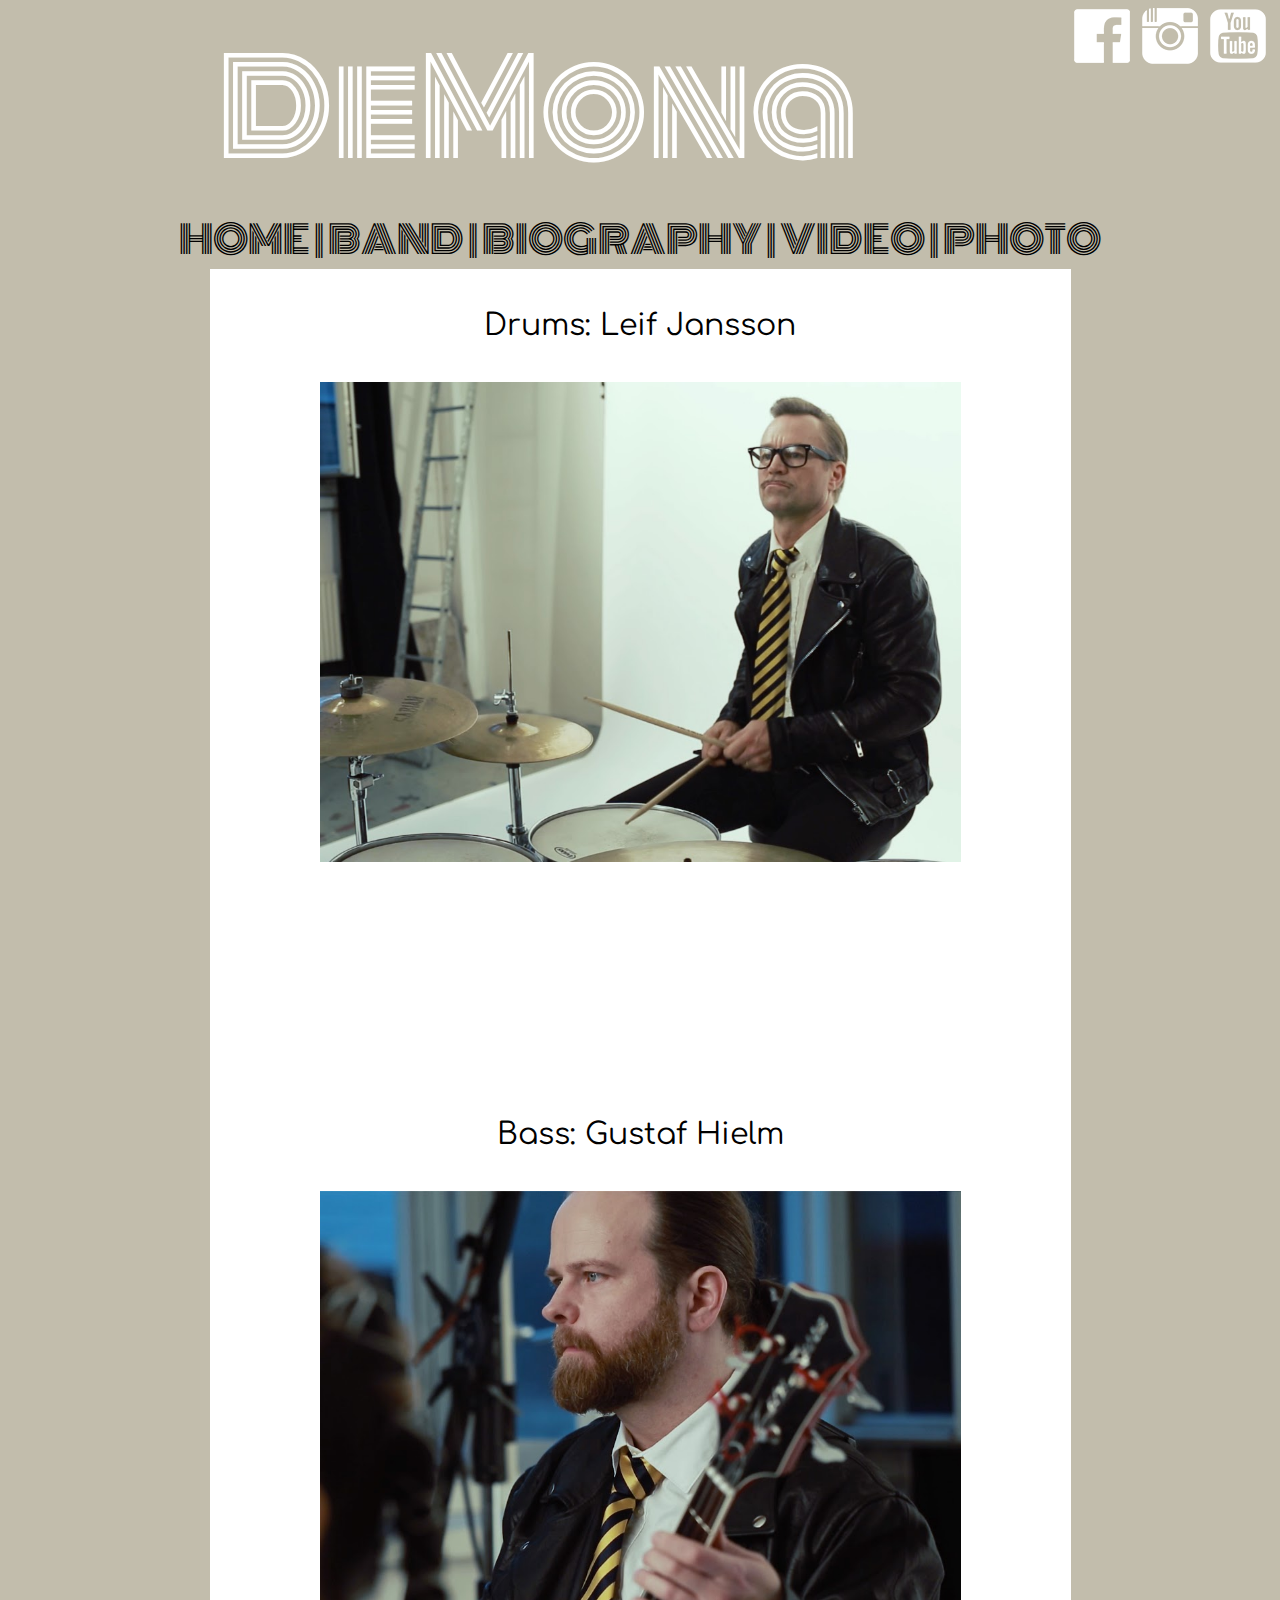
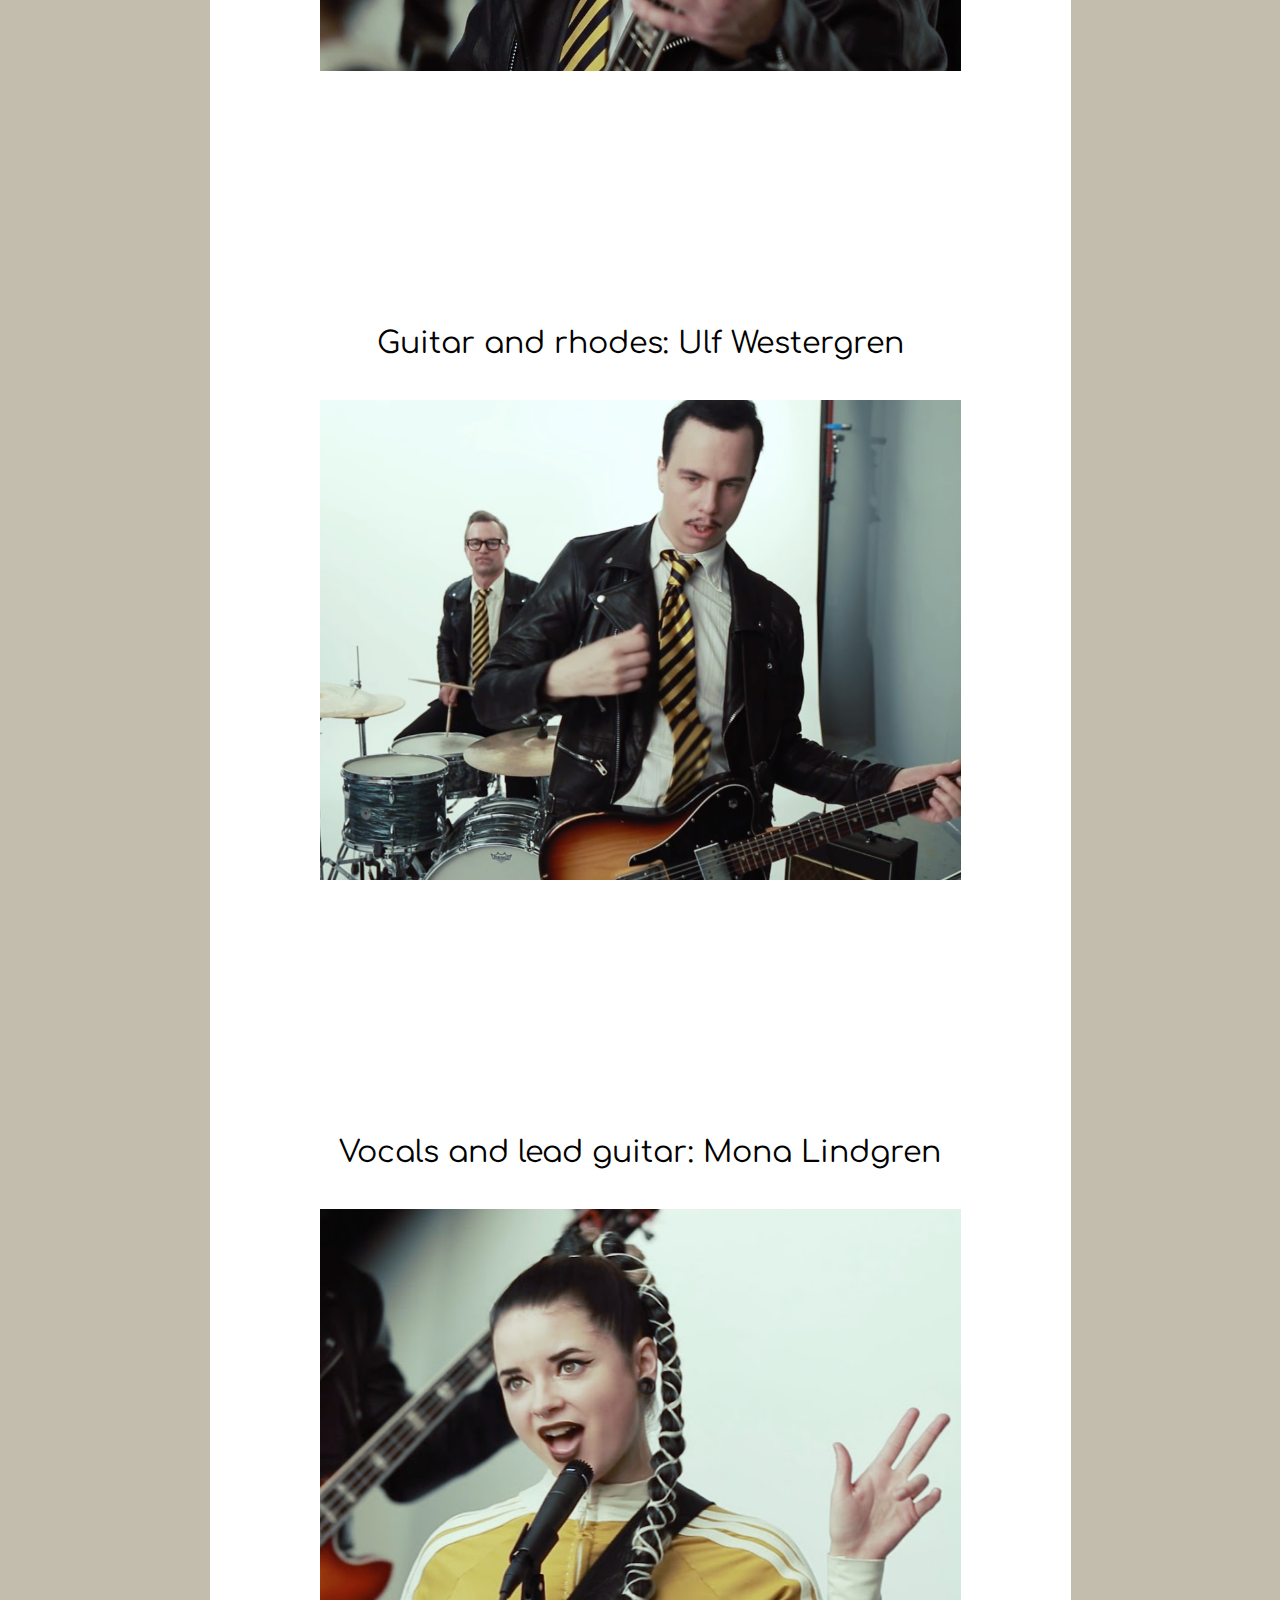
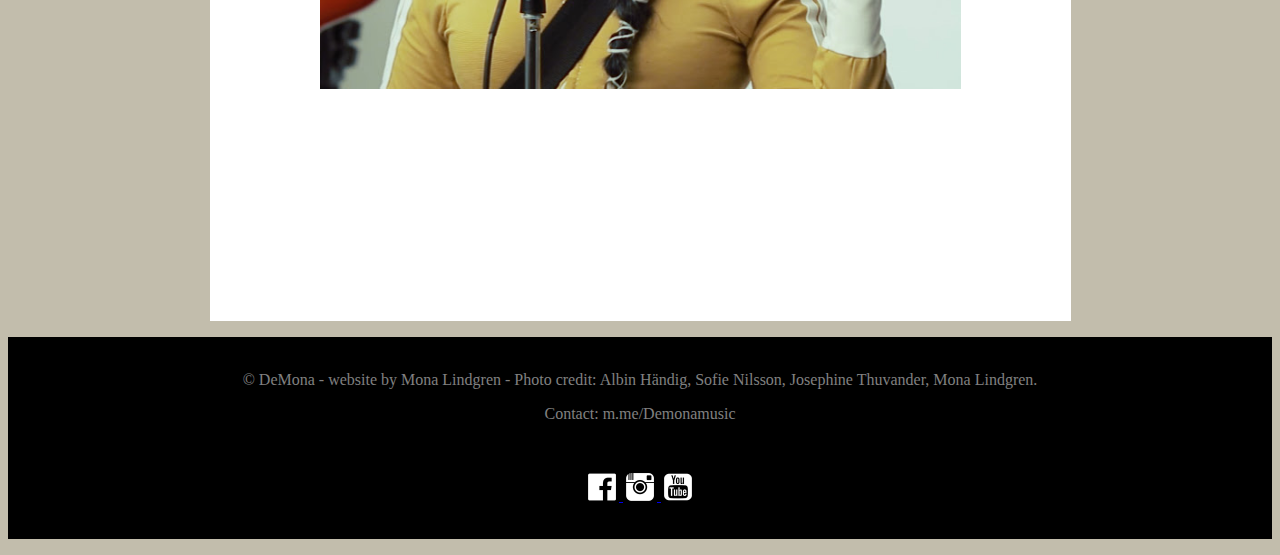
==== band.html @ b33a043e "initial commit" ====
<html>
<head>
    <meta charset="UTF-8">
        <title>   
         DeMona
        </title>
    <meta name="description" content="This is the official Webpage of DeMona">
    <link rel="stylesheet" type="text/css" href="./style.css">
    <link href="https://fonts.googleapis.com/css?family=Monoton" rel="stylesheet">
    <link href="https://fonts.googleapis.com/css?family=Muli" rel="stylesheet">
    <link href="https://fonts.googleapis.com/css?family=Comfortaa" rel="stylesheet">



<body style="background-color: #c2bdac;">
<style type="text/css">
.bgimg {
    background-image: url('./backgroundEdit3.jpg');
    background-repeat: no-repeat;
}
</style>

<div class="social" style="float:right;">
          <div class="social-icon" style="float:left">
          <a target="_blank" href="https://www.facebook.com/Demonamusic/">
            <img src="./facebook.png" alt="facebook" id="facebook"
            onmouseover="changeFBpic()" onmouseout="resetFBpic()">
          </a>
        </div>
  <div class="social-icon" style="float:left" >
          <a target="_blank" href="https://www.instagram.com/demonaofficial">
            <img src="./instagram.png" alt="instagram" id="instagram"
            onmouseover="changeIGpic()" onmouseout="resetIGpic()">
          </a>
        </div>
              
          <div class="social-icon" style="float:left">
          <a target="_blank" href="https://www.youtube.com/channel/UCM4PhFk0axxcZJnYsh3eTHw">
            <img src="./youtube.png" alt="youtube" id="youtube"
            onmouseover="changeYTpic()" onmouseout="resetYTpic()">
          </a>
        </div>
              
         </div>


<div class="wrapper" style="text-align:center;">
  <div style="vertical-align:middle; font-family: 'Monoton', cursive; color:white;
  font-size:130;">
      DeMona
  </div>
  <nav style="vertical-align:middle;">
<a href="./index.html" style="font-family: 'Monoton', cursive; color:black; text-decoration: none; font-size:38;" >HOME  |</a>
<a href="./band.html" style="font-family: 'Monoton', cursive; color:black; text-decoration: none; font-size:38;">BAND  |</a>
<a href="./bio.html" style="font-family: 'Monoton', cursive; color:black; text-decoration: none; font-size:38;">BIOGRAPHY  |</a>
<a href="./video.html" style="font-family: 'Monoton', cursive; color:black; text-decoration: none; font-size:38;" >VIDEO  |</a>
<a href="./photos.html" style="font-family: 'Monoton', cursive; color:black; text-decoration: none; font-size:38;">PHOTO</a>
</nav>
</div>
<div style="background-color: #c2bdac; text-align:center;">
  <div class="news" style="background-color:white; display:inline-block;">
    <!-- Leif-->
    <div>
      <div style="margin-top:40px;">
      <span style="font-family: 'Comfortaa', cursive; font-size: 30; margin-top:80px;">Drums: Leif Jansson</span>
    </div>
      <div style="vertical-align:middle; margin-left:110px; margin-right:110; margin-top:40px;">
      <img src="./images/leif.jpg" style="height:480px; width:641px;">
      </div>
      <div style="vertical-align:middle; margin-left:110px; margin-top:6px;">
        <p style="vertical-align:middle; height:200px; width:641px;"></p>
    </div>
    </div>

    <!-- Gustaf -->
    <div>
      <div style="margin-top:40px;">
      <span style="font-family: 'Comfortaa', cursive; font-size: 30; margin-top:80px;">Bass: Gustaf Hielm</span>
    </div>
      <div style="vertical-align:middle; margin-left:110px; margin-right:110; margin-top:40px;">
      <img src="./images/gustaf.jpg" style="height:480px; width:641px;">
      </div>
      <div style="vertical-align:middle; margin-left:110px; margin-top:6px;">
        <p style="vertical-align:middle; height:200px; width:641px;"></p>
    </div>
    </div>

    <!-- Ulf-->
    <div>
      <div style="margin-top:40px;">
      <span style="font-family: 'Comfortaa', cursive; font-size: 30; margin-top:80px;">Guitar and rhodes: Ulf Westergren</span>
    </div>
      <div style="vertical-align:middle; margin-left:110px; margin-right:110; margin-top:40px;">
      <img src="./images/ulf.jpg" style="height:480px; width:641px;">
      </div>
      <div style="vertical-align:middle; margin-left:110px; margin-top:6px;">
        <p style="vertical-align:middle; height:200px; width:641px;"></p>
    </div>
    </div>

    <!-- Mona -->
    <div>
      <div style="margin-top:40px;">
      <span style="font-family: 'Comfortaa', cursive; font-size: 30; margin-top:80px;">Vocals and lead guitar: Mona Lindgren</span>
    </div>
      <div style="vertical-align:middle; margin-left:110px; margin-right:110; margin-top:40px;">
      <img src="./images/mona.jpg" style="height:480px; width:641px;">
      </div>
      <div style="vertical-align:middle; margin-left:110px; margin-top:6px;">
        <p style="vertical-align:middle; height:200px; width:641px;"></p>
    </div>
    </div>


  </div>
</div>

<!-- Footer -->
<div class="footer">
  <div></div>
  <p style="color:black;">.</p>
  <p style="color:grey;">&copy DeMona - website by Mona Lindgren - Photo credit: Albin Händig, Sofie Nilsson, Josephine Thuvander, Mona Lindgren.</p>
  <p style="color:grey;">Contact: m.me/Demonamusic</p>
  <p style="color:black;">.</p>
  <a target="_blank" href="https://www.facebook.com/Demonamusic/">
            <img src="./facebook.png" alt="facebook" id="facebook" style="width:34px; height:28px;">
  </a>
  <a target="_blank" href="https://www.instagram.com/demonaofficial">
            <img src="./instagram.png" alt="instagram" id="instagram" style="width:34px; height:28px;">
  </a>
              
  <a target="_blank" href="https://www.youtube.com/channel/UCM4PhFk0axxcZJnYsh3eTHw">
  <img src="./youtube.png" alt="youtube" id="youtube" style="width:34px; height:28px;">
  </a>
  <p style="color:black;">.</p>
</div>

<script>
function changeFBpic(){
  document.getElementById("facebook").src = "./facebook-hover.png";
}
function resetFBpic(){
  document.getElementById("facebook").src = "./facebook.png";
}
function changeYTpic(){
  document.getElementById("youtube").src = "./youtube-hover.png";
}
function resetYTpic(){
  document.getElementById("youtube").src = "./youtube.png";
}
function changeIGpic(){
  document.getElementById("instagram").src = "./instagram-hover.png";
}
function resetIGpic(){
  document.getElementById("instagram").src = "./instagram.png";
}
</script>
</body>
</html>
---- style.css ----
.footer {
   left: 0;
   bottom: 0;
   width: 100%;
   background-color: black;
   color: white;
   text-align: center;
}

.universal-inline-block {
  display: inline-block;
  zoom: 1;
  *display: inline;
}
.social-icons {
  text-align: center;
  font-family: "Open Sans";
  font-weight: 300;
  font-size: 1.5em;
  color: #448aaf;
}
.social-icons h1 {
  margin: 40px 0;
}
.social-icons ul {
  list-style: none;
  margin: 0;
  padding: 0;
}
.social-icons ul li {
  display: inline-block;
  zoom: 1;
  *display: inline;
  vertical-align: middle;
}
.social-icons ul li a {
  display: block;
  font-size: 1.4em;
  margin: 0 5px;
  text-decoration: none;
}
.social-icons ul li a i {
  color: #448aaf;
  -webkit-transition: all 0.2s ease-in;
  -moz-transition: all 0.2s ease-in;
  -o-transition: all 0.2s ease-in;
  -ms-transition: all 0.2s ease-in;
  transition: all 0.2s ease-in;
}
.social-icons ul li a:hover i {
  color: #275066;
}
.social-icons ul li a:focus i,
.social-icons ul li a:active i {
  transition: none;
  color: #0b161c;
}
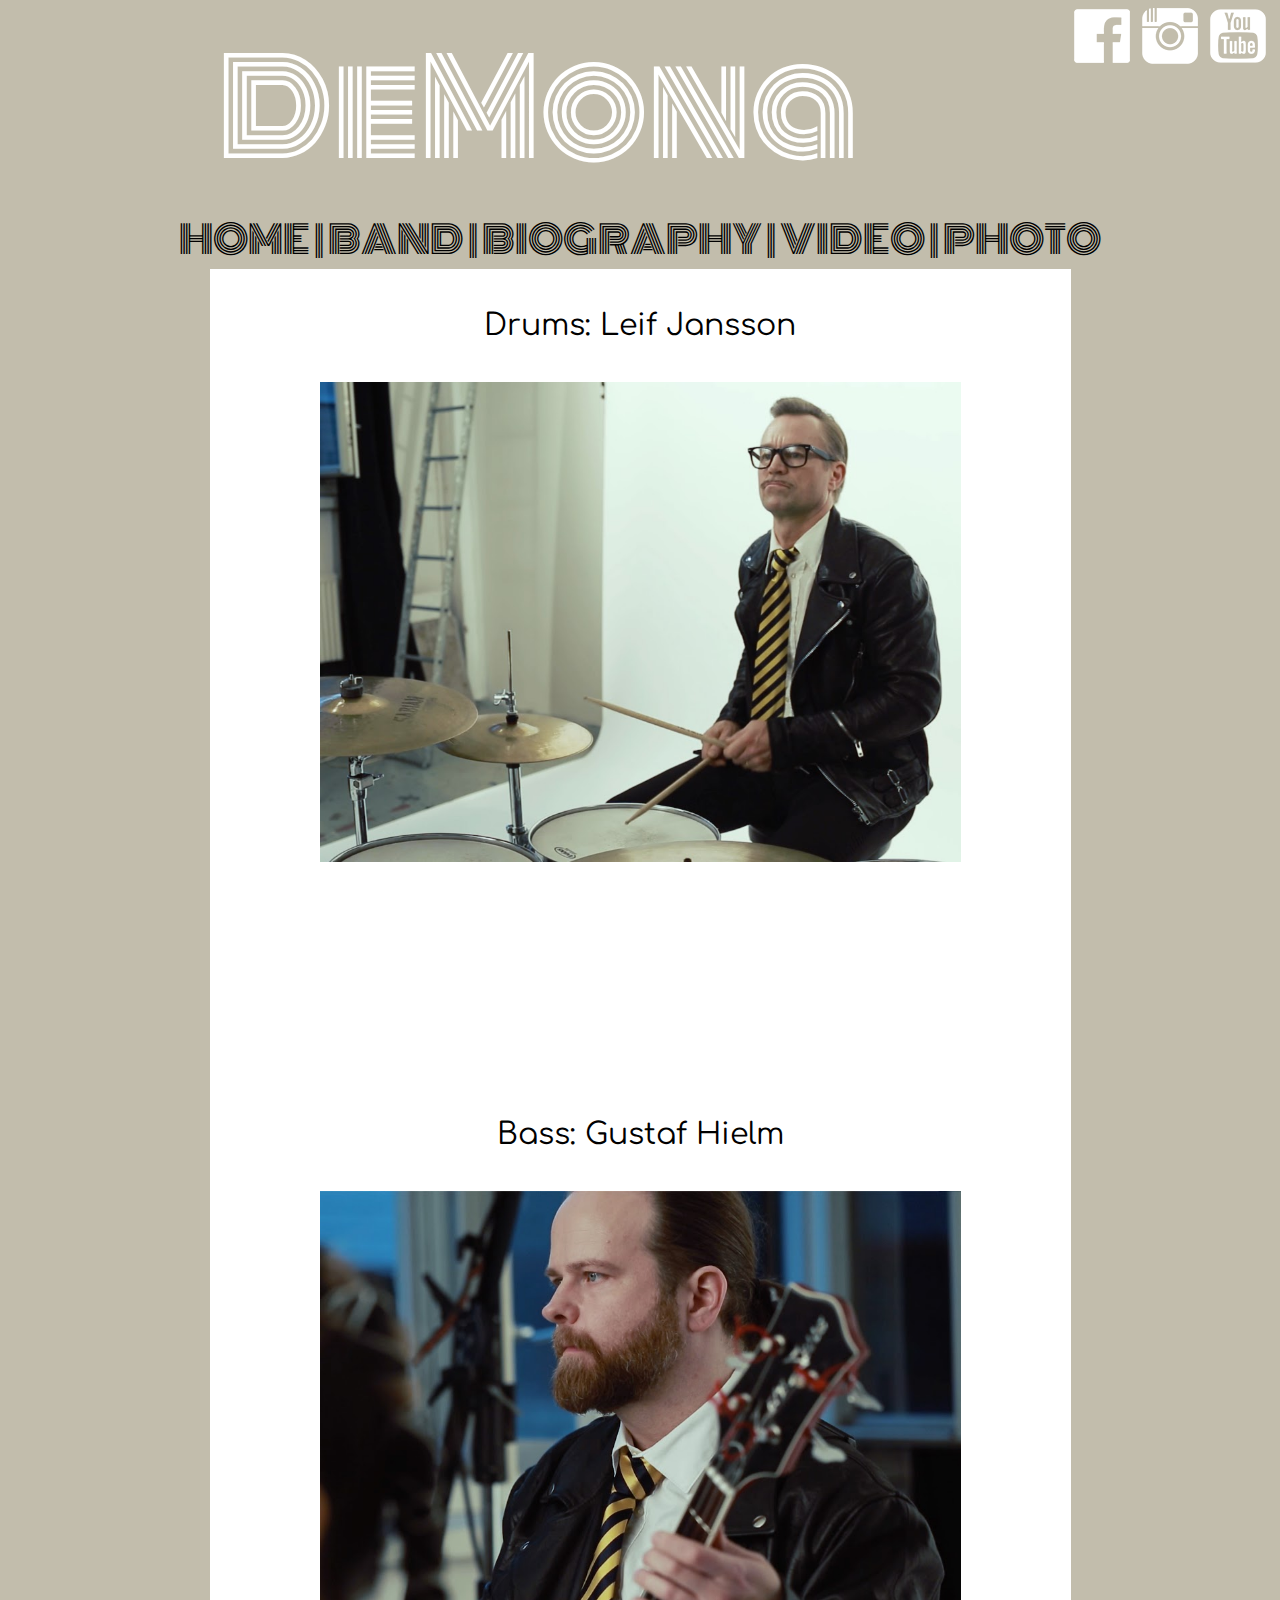
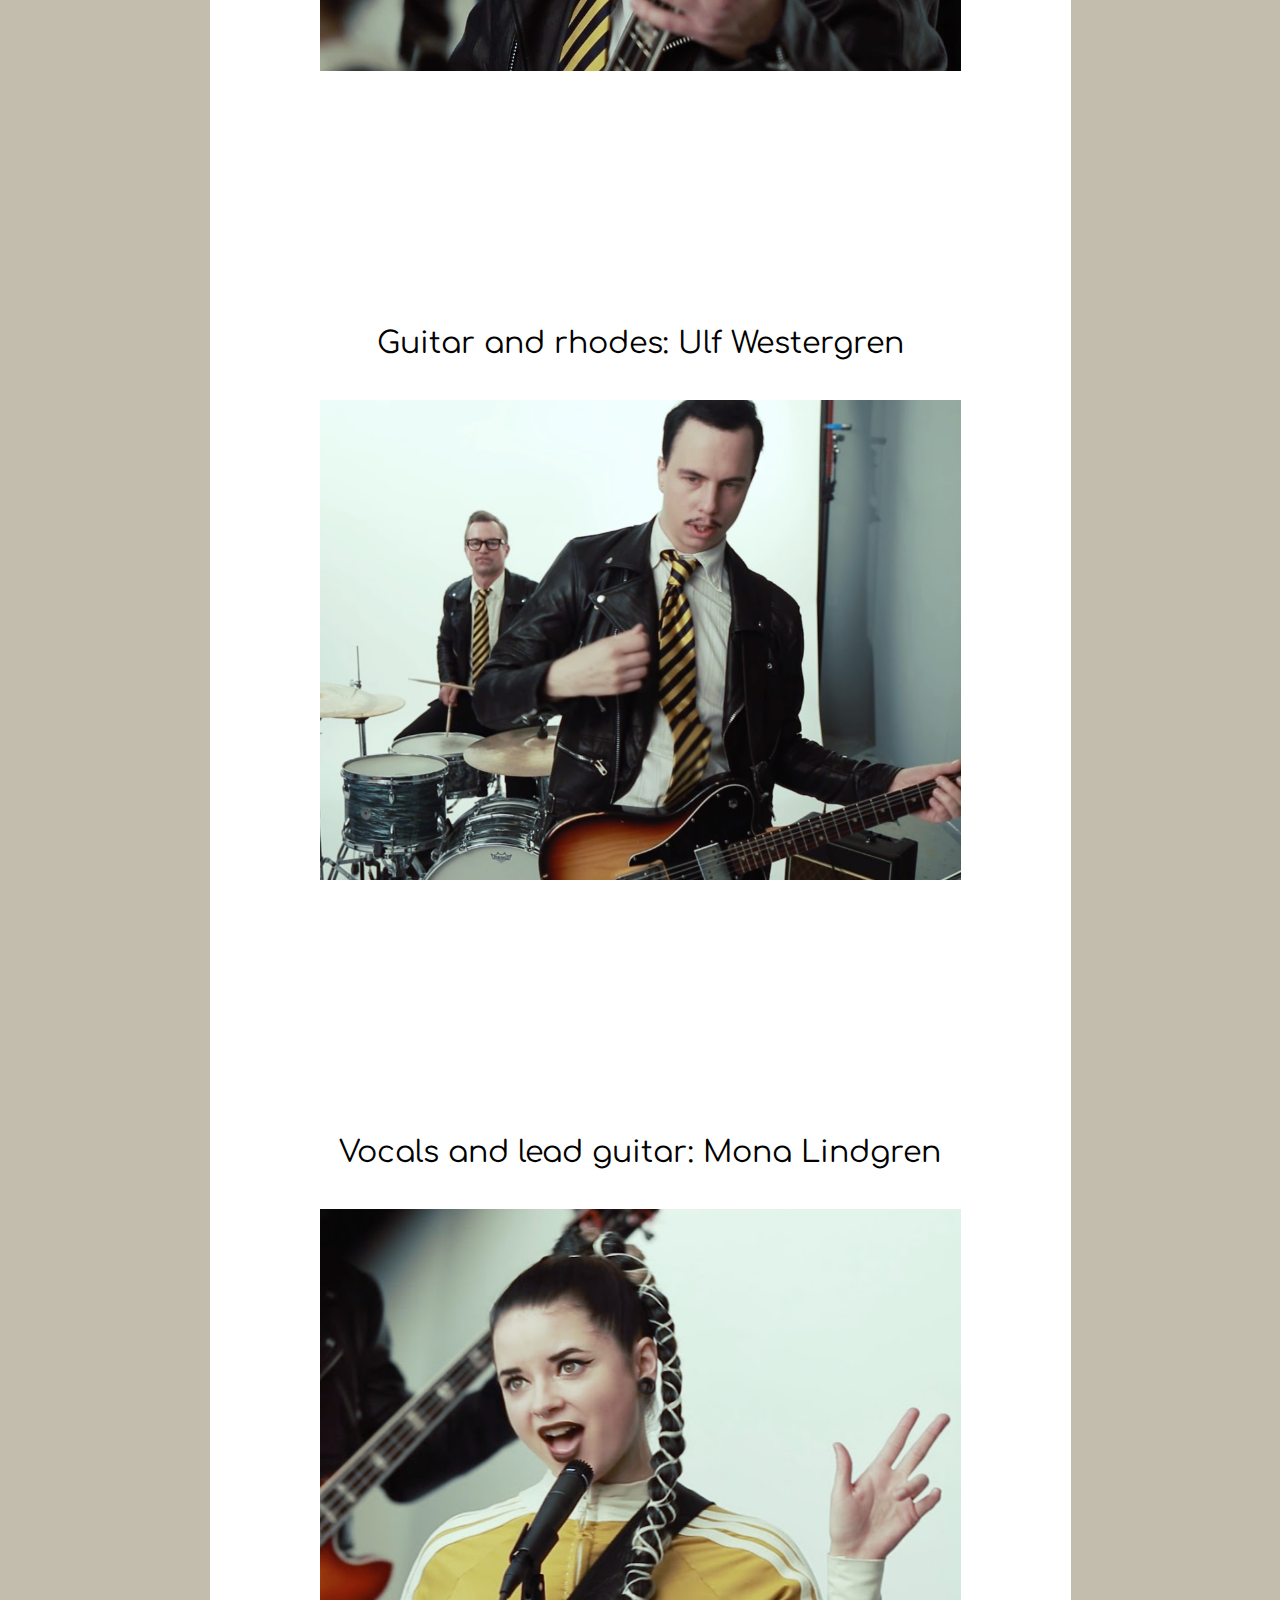
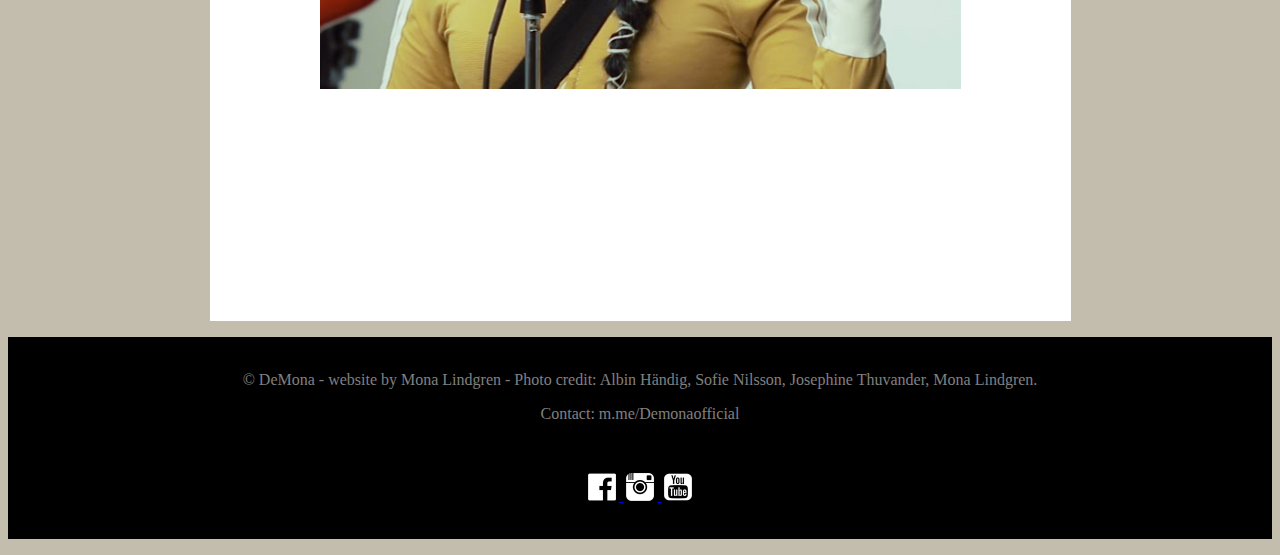
==== commit 6329273a: "change facebook link" ====
--- a/band.html
+++ b/band.html
@@ -22,7 +22,7 @@
 
 <div class="social" style="float:right;">
           <div class="social-icon" style="float:left">
-          <a target="_blank" href="https://www.facebook.com/Demonamusic/">
+          <a target="_blank" href="https://www.facebook.com/Demonaofficial/">
             <img src="./facebook.png" alt="facebook" id="facebook"
             onmouseover="changeFBpic()" onmouseout="resetFBpic()">
           </a>
@@ -120,9 +120,9 @@
   <div></div>
   <p style="color:black;">.</p>
   <p style="color:grey;">&copy DeMona - website by Mona Lindgren - Photo credit: Albin Händig, Sofie Nilsson, Josephine Thuvander, Mona Lindgren.</p>
-  <p style="color:grey;">Contact: m.me/Demonamusic</p>
+  <p style="color:grey;">Contact: m.me/Demonaofficial</p>
   <p style="color:black;">.</p>
-  <a target="_blank" href="https://www.facebook.com/Demonamusic/">
+  <a target="_blank" href="https://www.facebook.com/Demonaofficial/">
             <img src="./facebook.png" alt="facebook" id="facebook" style="width:34px; height:28px;">
   </a>
   <a target="_blank" href="https://www.instagram.com/demonaofficial">
@@ -156,4 +156,4 @@
 }
 </script>
 </body>
-</html>+</html>
